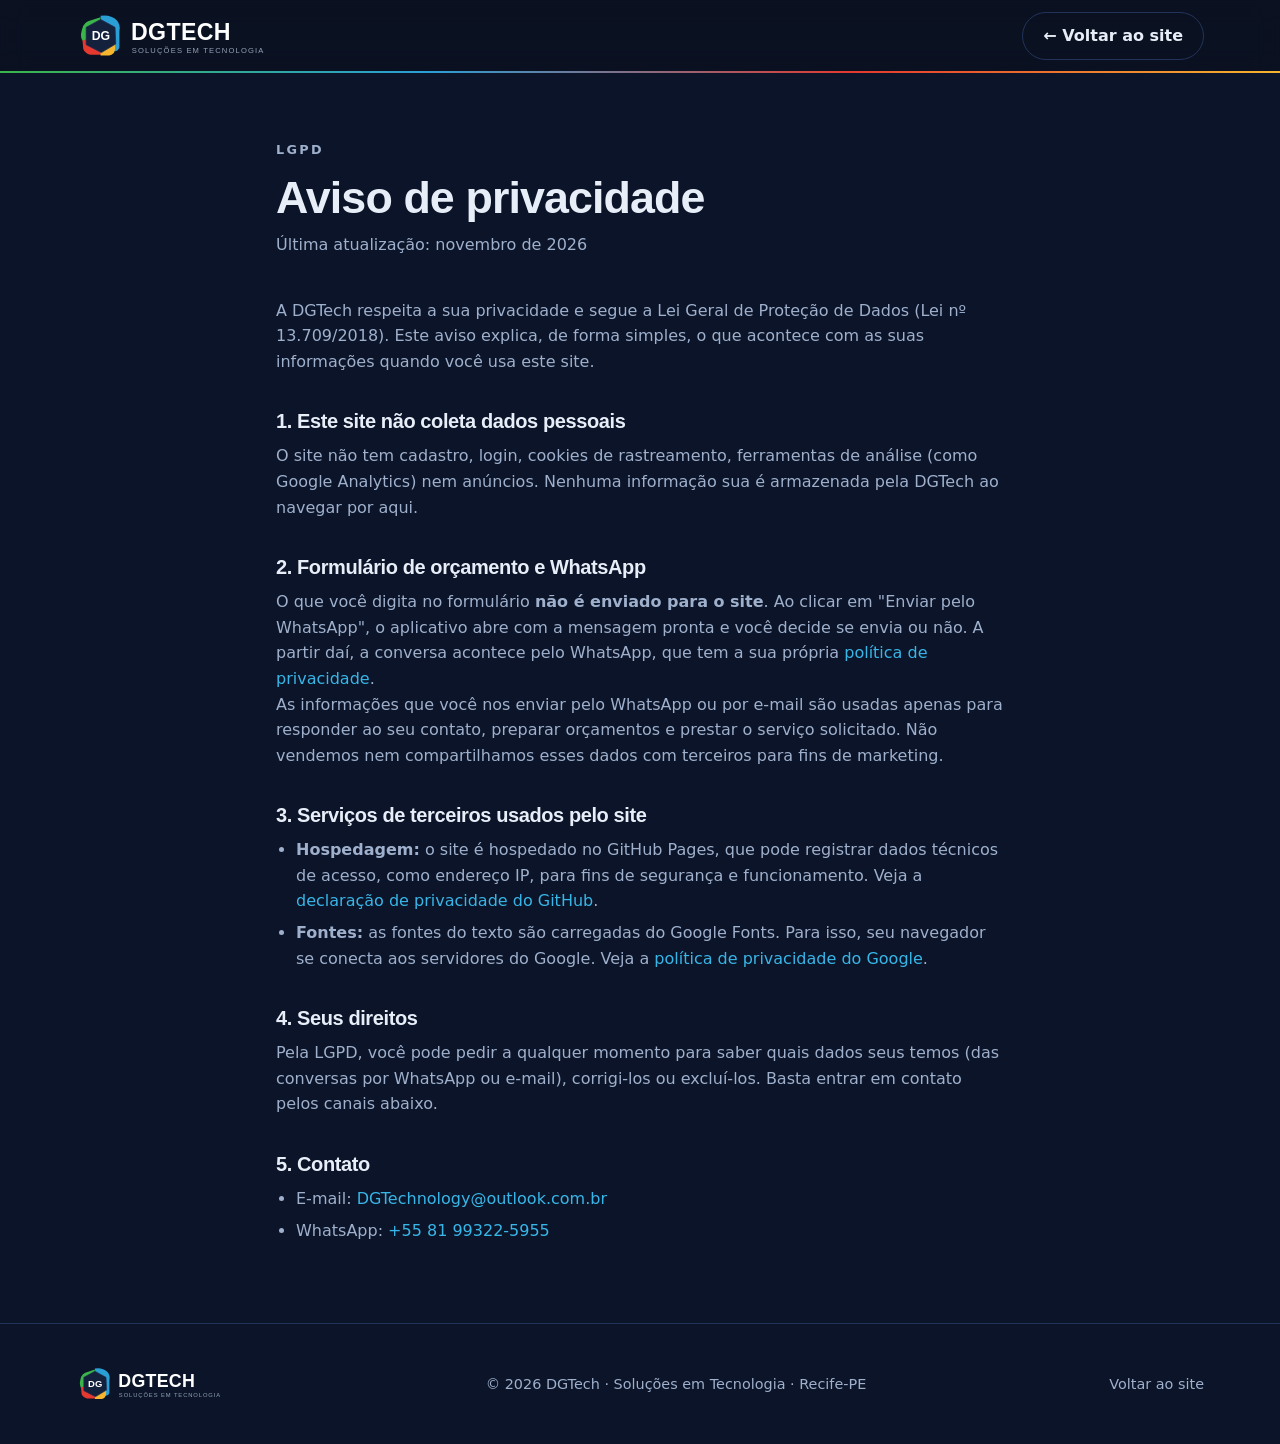
==== privacidade.html @ ac1504c0 "Segurança e privacidade: CSP, script externo e aviso LGPD Co-Authored-By: Claude Opus 5.5 <noreply@a" ====
<!doctype html>
<html lang="pt-BR">
<head>
<meta charset="utf-8">
<meta name="viewport" content="width=device-width, initial-scale=1">
<meta http-equiv="Content-Security-Policy" content="default-src 'self'; script-src 'none'; style-src 'self' 'unsafe-inline' https://fonts.googleapis.com; font-src https://fonts.gstatic.com; img-src 'self' data:; connect-src 'none'; object-src 'none'; base-uri 'self'; form-action 'none'; upgrade-insecure-requests">
<meta name="referrer" content="strict-origin-when-cross-origin">
<title>Privacidade | DGTech</title>
<meta name="description" content="Aviso de privacidade do site da DGTech, conforme a LGPD.">
<link rel="icon" href="logo-mark.svg" type="image/svg+xml">
<link rel="preconnect" href="https://fonts.googleapis.com">
<link rel="preconnect" href="https://fonts.gstatic.com" crossorigin>
<link href="https://fonts.googleapis.com/css2?family=Inter:wght@400;500;600&family=Space+Grotesk:wght@500;700&display=swap" rel="stylesheet">
<link rel="stylesheet" href="styles.css">
<style>
.policy{max-width:760px;padding-top:140px}
.policy h1{font-size:clamp(2rem,5vw,2.8rem);margin-bottom:8px}
.policy .updated{color:var(--muted);margin-bottom:40px}
.policy h2{font-size:1.25rem;margin:36px 0 10px}
.policy p,.policy li{color:var(--muted)}
.policy ul{padding-left:20px;display:grid;gap:6px}
.policy a{color:var(--cyan)}
</style>
</head>
<body>

<header id="top" class="scrolled">
  <nav class="wrap nav">
    <a href="index.html" aria-label="DGTech - início"><img src="logo-horizontal.svg" alt="DGTech"></a>
    <a class="btn btn-ghost" href="index.html" style="display:inline-flex;padding:10px 20px">← Voltar ao site</a>
  </nav>
</header>

<main class="wrap policy">
  <p class="eyebrow">LGPD</p>
  <h1>Aviso de privacidade</h1>
  <p class="updated">Última atualização: novembro de 2026</p>

  <p>A DGTech respeita a sua privacidade e segue a Lei Geral de Proteção de Dados (Lei nº 13.709/2018). Este aviso explica, de forma simples, o que acontece com as suas informações quando você usa este site.</p>

  <h2>1. Este site não coleta dados pessoais</h2>
  <p>O site não tem cadastro, login, cookies de rastreamento, ferramentas de análise (como Google Analytics) nem anúncios. Nenhuma informação sua é armazenada pela DGTech ao navegar por aqui.</p>

  <h2>2. Formulário de orçamento e WhatsApp</h2>
  <p>O que você digita no formulário <strong>não é enviado para o site</strong>. Ao clicar em "Enviar pelo WhatsApp", o aplicativo abre com a mensagem pronta e você decide se envia ou não. A partir daí, a conversa acontece pelo WhatsApp, que tem a sua própria <a href="https://www.whatsapp.com/legal/privacy-policy" target="_blank" rel="noopener noreferrer">política de privacidade</a>.</p>
  <p>As informações que você nos enviar pelo WhatsApp ou por e-mail são usadas apenas para responder ao seu contato, preparar orçamentos e prestar o serviço solicitado. Não vendemos nem compartilhamos esses dados com terceiros para fins de marketing.</p>

  <h2>3. Serviços de terceiros usados pelo site</h2>
  <ul>
    <li><strong>Hospedagem:</strong> o site é hospedado no GitHub Pages, que pode registrar dados técnicos de acesso, como endereço IP, para fins de segurança e funcionamento. Veja a <a href="https://docs.github.com/pt/site-policy/privacy-policies/github-general-privacy-statement" target="_blank" rel="noopener noreferrer">declaração de privacidade do GitHub</a>.</li>
    <li><strong>Fontes:</strong> as fontes do texto são carregadas do Google Fonts. Para isso, seu navegador se conecta aos servidores do Google. Veja a <a href="https://policies.google.com/privacy?hl=pt-BR" target="_blank" rel="noopener noreferrer">política de privacidade do Google</a>.</li>
  </ul>

  <h2>4. Seus direitos</h2>
  <p>Pela LGPD, você pode pedir a qualquer momento para saber quais dados seus temos (das conversas por WhatsApp ou e-mail), corrigi-los ou excluí-los. Basta entrar em contato pelos canais abaixo.</p>

  <h2>5. Contato</h2>
  <ul>
    <li>E-mail: <a href="mailto:DGTechnology@outlook.com.br">DGTechnology@outlook.com.br</a></li>
    <li>WhatsApp: <a href="https://wa.me/5581993225955" target="_blank" rel="noopener noreferrer">+55 81 99322-5955</a></li>
  </ul>
</main>

<footer style="margin-top:80px">
  <div class="wrap foot">
    <img src="logo-horizontal.svg" alt="DGTech">
    <span>© 2026 DGTech · Soluções em Tecnologia · Recife-PE</span>
    <a href="index.html">Voltar ao site</a>
  </div>
</footer>
</body>
</html>
---- styles.css ----
:root{
  --bg:#0b1428; --bg2:#0f1b33; --card:#14213d; --line:#22335a;
  --text:#e8eef8; --muted:#9fb0cc; --cyan:#38b6e8; --blue:#2a9fd6;
  --green:#3bb54a; --red:#e5392f; --yellow:#f5b52e;
  --grad:linear-gradient(135deg,#3bb54a,#2a9fd6);
  --brand:linear-gradient(90deg,#3bb54a,#2a9fd6,#e5392f,#f5b52e);
  --radius:16px; --max:1160px;
}
*{box-sizing:border-box;margin:0;padding:0}
html{scroll-behavior:smooth}
body{background:var(--bg);color:var(--text);font-family:Inter,system-ui,sans-serif;line-height:1.6;overflow-x:hidden}
h1,h2,h3{font-family:"Space Grotesk",Inter,sans-serif;line-height:1.15;letter-spacing:-.02em}
a{color:inherit;text-decoration:none}
img{max-width:100%;display:block}
.wrap{max-width:var(--max);margin:0 auto;padding:0 16px}
section{padding:96px 0}
.eyebrow{color:var(--cyan);font-weight:600;font-size:.8rem;letter-spacing:.18em;text-transform:uppercase;margin-bottom:12px}
.title{font-size:clamp(1.8rem,4vw,2.6rem);margin-bottom:16px}
.lead{color:var(--muted);max-width:640px;font-size:1.05rem}
.grad{background:var(--grad);-webkit-background-clip:text;background-clip:text;color:transparent}
.btn{display:inline-flex;align-items:center;gap:10px;padding:14px 24px;border-radius:999px;font-weight:600;transition:transform .2s,box-shadow .2s;border:0;cursor:pointer;font:inherit;font-weight:600}
.btn-primary{background:var(--grad);color:#fff;box-shadow:0 8px 30px -8px rgba(34,211,238,.5)}
.btn-primary:hover{transform:translateY(-2px);box-shadow:0 12px 36px -8px rgba(34,211,238,.7)}
.btn-ghost{border:1px solid var(--line);color:var(--text)}
.btn-ghost:hover{border-color:var(--cyan)}

/* Header */
header{position:fixed;inset:0 0 auto;z-index:50;transition:background .3s,border-color .3s;border-bottom:1px solid transparent}
header.scrolled{background:rgba(11,17,32,.85);backdrop-filter:blur(12px);border-color:var(--line)}
.nav{display:flex;align-items:center;justify-content:space-between;height:72px}
.nav img{height:52px;width:auto}
.nav ul{display:flex;gap:32px;list-style:none}
.nav ul a{color:var(--muted);font-weight:500;transition:color .2s}
.nav ul a:hover{color:var(--text)}
.nav .btn{padding:10px 20px}
.menu-btn{display:none;background:none;border:0;color:var(--text);cursor:pointer;padding:8px}

/* Hero */
.hero{min-height:100vh;display:flex;align-items:center;padding-top:120px;position:relative;overflow:hidden}
.hero::before{content:"";position:absolute;inset:0;background:
  radial-gradient(520px 380px at 85% 15%,rgba(42,159,214,.28),transparent 70%),
  radial-gradient(420px 340px at 8% 25%,rgba(59,181,74,.16),transparent 70%),
  radial-gradient(420px 340px at 15% 95%,rgba(229,57,47,.14),transparent 70%),
  radial-gradient(420px 340px at 75% 100%,rgba(245,181,46,.13),transparent 70%);pointer-events:none}
header::after{content:"";position:absolute;left:0;right:0;bottom:-1px;height:2px;background:var(--brand);opacity:0;transition:opacity .3s}
header.scrolled::after{opacity:1}
.grid-bg{position:absolute;inset:0;background-image:linear-gradient(var(--line) 1px,transparent 1px),linear-gradient(90deg,var(--line) 1px,transparent 1px);background-size:56px 56px;mask-image:radial-gradient(ellipse at center,#000 20%,transparent 70%);opacity:.5;pointer-events:none}
.hero-inner{position:relative;display:grid;grid-template-columns:1.2fr .8fr;gap:48px;align-items:center}
.hero h1{font-size:clamp(2.2rem,6vw,4rem);margin-bottom:24px}
.hero p{color:var(--muted);font-size:1.15rem;max-width:560px;margin-bottom:36px}
.hero-cta{display:flex;gap:16px;flex-wrap:wrap}
.hero p.join{margin:24px 0 0;padding-left:16px;border-left:3px solid var(--green);font-size:1rem;max-width:520px}
.join strong{color:var(--text)}
.badge{display:inline-flex;align-items:center;gap:8px;padding:6px 14px;border:1px solid var(--line);border-radius:999px;font-size:.85rem;color:var(--muted);margin-bottom:24px;background:rgba(15,23,42,.6)}
.dot{width:8px;height:8px;border-radius:50%;background:#22c55e;box-shadow:0 0 0 4px rgba(34,197,94,.2)}
.hero-card{background:linear-gradient(180deg,rgba(17,26,46,.9),rgba(15,23,42,.9));border:1px solid var(--line);border-radius:24px;padding:28px;box-shadow:0 30px 80px -20px rgba(0,0,0,.6)}
.term-head{display:flex;gap:6px;margin-bottom:18px}
.term-head span{width:11px;height:11px;border-radius:50%;background:#334155}
.term-head span:first-child{background:#ef4444}.term-head span:nth-child(2){background:#eab308}.term-head span:nth-child(3){background:#22c55e}
.term{font-family:ui-monospace,Consolas,monospace;font-size:.88rem;color:var(--muted)}
.term div{padding:3px 0}
.term .ok{color:#22c55e}.term .c{color:var(--cyan)}
.stats{display:grid;grid-template-columns:repeat(3,1fr);gap:12px;margin-top:22px}
.stat{background:var(--bg);border:1px solid var(--line);border-radius:12px;padding:14px;text-align:center}
.stat b{display:block;font-family:"Space Grotesk";font-size:1.6rem}
.stat small{color:var(--muted);font-size:.75rem}

/* Sobre */
#sobre{background:var(--bg2)}
.about{display:grid;grid-template-columns:1fr 1fr;gap:64px;align-items:start}
.about p{color:var(--muted);margin-bottom:16px}
.timeline{border-left:2px solid var(--line);padding-left:28px;display:grid;gap:28px}
.tl{position:relative}
.tl::before{content:"";position:absolute;left:-36px;top:6px;width:14px;height:14px;border-radius:50%;background:var(--bg2);border:3px solid var(--cyan)}
.tl h3{font-size:1.1rem;margin-bottom:4px}
.tl span{color:var(--cyan);font-size:.85rem;font-weight:600}
.tl p{color:var(--muted);font-size:.95rem;margin:4px 0 0}
.values{display:grid;grid-template-columns:repeat(3,1fr);gap:12px;margin-top:28px}
.value{border:1px solid var(--line);border-radius:12px;padding:16px;background:var(--card)}
.value b{display:block;margin-bottom:4px}
.value small{color:var(--muted)}

/* Serviços */
.services-head{display:flex;justify-content:space-between;align-items:end;gap:24px;flex-wrap:wrap;margin-bottom:48px}
.filters{display:flex;gap:8px;flex-wrap:wrap}
.filters button{background:var(--card);border:1px solid var(--line);color:var(--muted);padding:8px 16px;border-radius:999px;cursor:pointer;font:inherit;font-size:.9rem;transition:.2s}
.filters button.active,.filters button:hover{color:#fff;border-color:var(--cyan)}
.filters button.active{background:rgba(34,211,238,.12)}
.services{display:grid;grid-template-columns:repeat(3,1fr);gap:20px}
.svc{background:var(--card);border:1px solid var(--line);border-radius:var(--radius);padding:28px;transition:transform .25s,border-color .25s;display:flex;flex-direction:column}
.svc:hover{transform:translateY(-4px);border-color:rgba(34,211,238,.5)}
.svc.hide{display:none}
.icon{width:48px;height:48px;border-radius:12px;display:grid;place-items:center;background:rgba(34,211,238,.1);color:var(--cyan);margin-bottom:20px}
.icon svg{width:24px;height:24px}
.svc h3{font-size:1.2rem;margin-bottom:8px}
.svc p{color:var(--muted);font-size:.95rem;margin-bottom:16px}
.svc ul{list-style:none;color:var(--muted);font-size:.9rem;display:grid;gap:6px;margin-bottom:20px}
.svc li::before{content:"→ ";color:var(--cyan)}
.svc .tag{margin-top:auto;font-size:.75rem;color:var(--cyan);text-transform:uppercase;letter-spacing:.1em;font-weight:600}

/* Saúde destaque */
.health{background:var(--grad);border-radius:24px;padding:56px;display:grid;grid-template-columns:1.3fr 1fr;gap:40px;align-items:center;color:#fff;margin-top:64px;position:relative;overflow:hidden}
.health h2{font-size:clamp(1.6rem,3vw,2.2rem);margin-bottom:12px}
.health p{opacity:.9}
.health ul{list-style:none;display:grid;gap:10px}
.health li{background:rgba(255,255,255,.14);padding:12px 16px;border-radius:12px;font-weight:500}

/* Portfólio */
#portfolio{background:var(--bg2)}
.clients{display:grid;grid-template-columns:repeat(4,1fr);gap:20px;margin-top:48px}
.client{background:var(--card);border:1px solid var(--line);border-radius:var(--radius);padding:28px;display:flex;flex-direction:column;gap:10px}
.client .mono{width:52px;height:52px;border-radius:14px;background:var(--bg);border:1px solid var(--line);display:grid;place-items:center;font-family:"Space Grotesk";font-weight:700;color:var(--cyan)}
.client h3{font-size:1.1rem}
.client p{color:var(--muted);font-size:.9rem}
.client .chips{display:flex;gap:6px;flex-wrap:wrap;margin-top:auto;padding-top:8px}
.chip{font-size:.72rem;padding:4px 10px;border-radius:999px;background:rgba(37,99,235,.15);color:#93c5fd}

/* Como funciona */
.modes{display:grid;grid-template-columns:1fr 1fr;gap:20px;margin-top:40px}
.mode{background:var(--card);border:1px solid var(--line);border-radius:var(--radius);padding:28px;display:flex;flex-direction:column;align-items:flex-start}
.mode h3{font-size:1.25rem;margin-bottom:8px}
.mode p{color:var(--muted)}
@media (max-width:760px){.modes{grid-template-columns:1fr}}
.steps{display:grid;grid-template-columns:repeat(4,1fr);gap:20px;margin-top:48px;counter-reset:s}
.step{padding:28px;border:1px solid var(--line);border-radius:var(--radius);position:relative}
.step::before{counter-increment:s;content:"0" counter(s);font-family:"Space Grotesk";font-size:2.4rem;font-weight:700;display:block;margin-bottom:12px;background:var(--grad);-webkit-background-clip:text;background-clip:text;color:transparent}
.step h3{font-size:1.1rem;margin-bottom:6px}
.step p{color:var(--muted);font-size:.92rem}

/* Contato */
#contato{background:var(--bg2)}
.contact{display:grid;grid-template-columns:1fr 1.1fr;gap:48px}
.channels{display:grid;gap:16px;margin-top:32px}
.channel{display:flex;gap:16px;align-items:center;padding:20px;border:1px solid var(--line);border-radius:var(--radius);background:var(--card);transition:border-color .2s}
.channel:hover{border-color:var(--cyan)}
.channel small{color:var(--muted);display:block}
.channel b{word-break:break-all}
form{background:var(--card);border:1px solid var(--line);border-radius:24px;padding:32px;display:grid;gap:16px}
.row{display:grid;grid-template-columns:1fr 1fr;gap:16px}
label{font-size:.85rem;color:var(--muted);display:grid;gap:6px}
input,select,textarea{background:var(--bg);border:1px solid var(--line);color:var(--text);border-radius:10px;padding:12px 14px;font:inherit;width:100%}
input:focus,select:focus,textarea:focus{outline:none;border-color:var(--cyan)}
textarea{min-height:120px;resize:vertical}
form small{color:var(--muted);font-size:.8rem}

/* Footer */
footer{border-top:1px solid var(--line);padding:40px 0;color:var(--muted);font-size:.9rem}
.foot{display:flex;justify-content:space-between;align-items:center;gap:24px;flex-wrap:wrap}
.foot img{height:40px}

.wa-float{position:fixed;right:20px;bottom:20px;width:60px;height:60px;border-radius:50%;background:#25d366;display:grid;place-items:center;box-shadow:0 10px 30px -5px rgba(37,211,102,.6);z-index:60;transition:transform .2s}
.wa-float:hover{transform:scale(1.08)}
.wa-float svg{width:32px;height:32px;fill:#fff}

.reveal{opacity:0;transform:translateY(24px);transition:opacity .7s,transform .7s}
.reveal.in{opacity:1;transform:none}
@media (prefers-reduced-motion:reduce){.reveal{opacity:1;transform:none;transition:none}html{scroll-behavior:auto}}

@media (max-width:960px){
  .hero-inner,.about,.contact,.health{grid-template-columns:1fr}
  .services,.clients{grid-template-columns:repeat(2,1fr)}
  .steps{grid-template-columns:repeat(2,1fr)}
  .health{padding:36px}
}
@media (max-width:760px){
  section{padding:72px 0}
  .nav ul,.nav .btn{display:none}
  .menu-btn{display:block}
  .nav.open ul{display:flex;flex-direction:column;position:absolute;top:72px;left:0;right:0;background:var(--bg2);padding:24px 16px;gap:20px;border-bottom:1px solid var(--line)}
  .services,.clients,.steps,.values,.row{grid-template-columns:1fr}
  .hero-card{display:none}
  form{padding:22px}
}

/* Fundador */
.avatar{width:120px;height:120px;border-radius:50%;padding:4px;background:conic-gradient(var(--green),var(--blue),var(--red),var(--yellow),var(--green));flex-shrink:0}
.avatar span,.avatar img{width:100%;height:100%;border-radius:50%;background:var(--card);display:grid;place-items:center;font-family:"Space Grotesk";font-weight:700;font-size:2.4rem;color:#fff;object-fit:cover}
.founder-card{display:flex;gap:32px;align-items:center;background:var(--card);border:1px solid var(--line);border-radius:24px;padding:32px;margin-top:64px}
.founder-card h3{font-size:1.4rem}
.founder-card .role{color:var(--cyan);font-weight:600;font-size:.95rem;margin-bottom:10px}
.founder-card p{color:var(--muted);margin-bottom:16px}
.founder-hero{padding:150px 0 72px;position:relative;overflow:hidden}
.founder-hero .wrap{display:flex;gap:40px;align-items:center;position:relative}
.founder-hero .avatar{width:180px;height:180px}
.founder-hero .avatar span{font-size:3.6rem}
.founder-hero h1{font-size:clamp(2.2rem,5vw,3.4rem);margin-bottom:8px}
.founder-hero .role{color:var(--cyan);font-weight:600;font-size:1.1rem;margin-bottom:16px}
.founder-hero p{color:var(--muted);max-width:640px;font-size:1.05rem}
.skills{display:grid;grid-template-columns:repeat(3,1fr);gap:20px;margin-top:40px}
.skill{background:var(--card);border:1px solid var(--line);border-radius:var(--radius);padding:24px}
.skill h3{font-size:1.1rem;margin-bottom:10px}
.skill .chips{display:flex;gap:6px;flex-wrap:wrap}
.edu{display:grid;grid-template-columns:repeat(2,1fr);gap:20px;margin-top:40px}
.edu-item{border:1px solid var(--line);border-radius:var(--radius);padding:24px;background:var(--card)}
.edu-item small{color:var(--cyan);font-weight:600;text-transform:uppercase;letter-spacing:.1em;font-size:.75rem}
.edu-item h3{font-size:1.1rem;margin:6px 0 4px}
.edu-item p{color:var(--muted);font-size:.95rem}
.tl ul{list-style:none;color:var(--muted);font-size:.92rem;margin-top:8px;display:grid;gap:4px}
.tl li::before{content:"→ ";color:var(--cyan)}
.cta-band{text-align:center;background:var(--card);border:1px solid var(--line);border-radius:24px;padding:56px 24px;position:relative;overflow:hidden}
.cta-band::before{content:"";position:absolute;inset:0 0 auto;height:4px;background:var(--brand)}
.cta-band p{color:var(--muted);max-width:560px;margin:0 auto 28px}
@media (max-width:760px){
  .founder-card{flex-direction:column;align-items:flex-start;padding:24px}
}
.client .kind{color:var(--cyan);font-size:.72rem;font-weight:600;letter-spacing:.12em;text-transform:uppercase;margin-bottom:-6px}
#portfolio .group{font-size:1.1rem;color:var(--muted);font-weight:500;margin:48px 0 -28px}
.clients.three{grid-template-columns:repeat(3,1fr)}
.clients.two{grid-template-columns:repeat(2,1fr)}
.mono img{width:100%;height:100%;object-fit:contain;padding:6px;background:#fff;border-radius:13px}
@media (max-width:960px){.clients.three,.clients.two{grid-template-columns:repeat(2,1fr)}}
@media (max-width:760px){.clients.three,.clients.two{grid-template-columns:1fr}}
.logo-box{height:110px;background:#fff;border-radius:12px;display:grid;place-items:center;padding:8px;margin-bottom:6px}
.logo-box img{max-height:94px;max-width:100%;object-fit:contain}
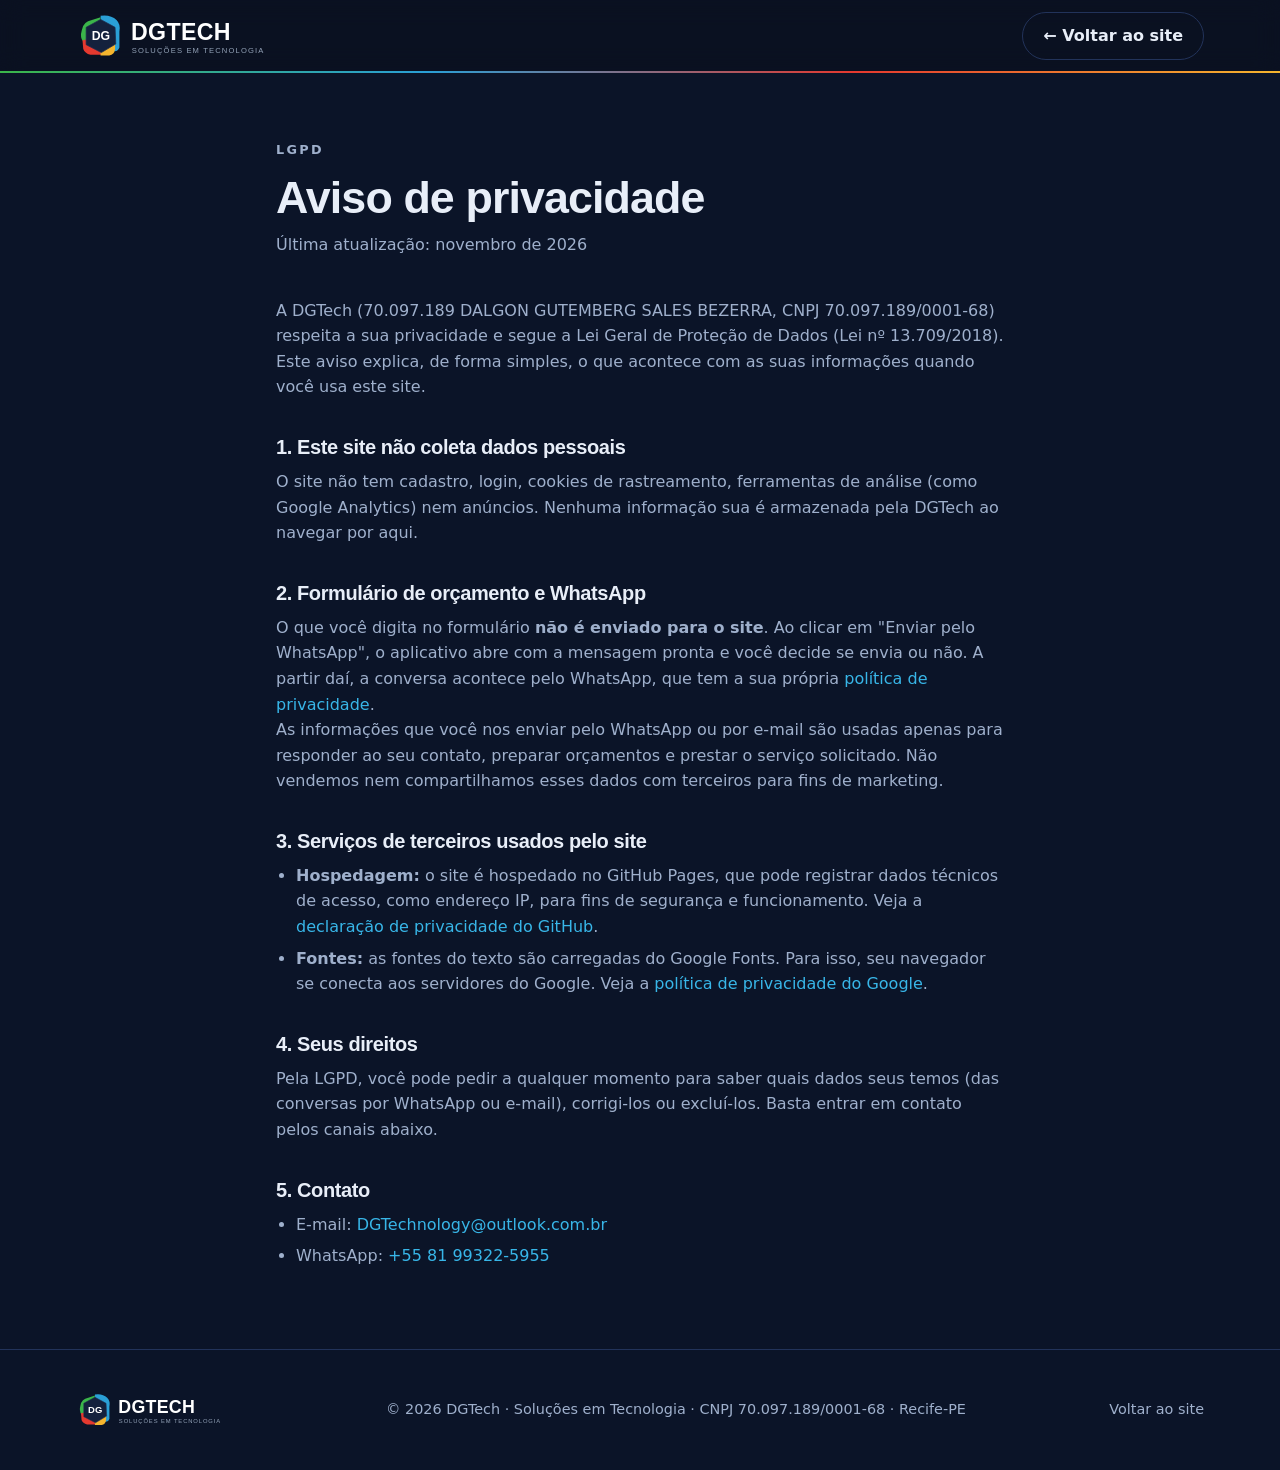
==== commit fa68b41c: "Incluir CNPJ no rodapé do site e no aviso de privacidade Co-Authored-By: Claude Opus 5.5 <noreply@an" ====
--- a/privacidade.html
+++ b/privacidade.html
@@ -36,7 +36,7 @@
   <h1>Aviso de privacidade</h1>
   <p class="updated">Última atualização: novembro de 2026</p>
 
-  <p>A DGTech respeita a sua privacidade e segue a Lei Geral de Proteção de Dados (Lei nº 13.709/2018). Este aviso explica, de forma simples, o que acontece com as suas informações quando você usa este site.</p>
+  <p>A DGTech (70.097.189 DALGON GUTEMBERG SALES BEZERRA, CNPJ 70.097.189/0001-68) respeita a sua privacidade e segue a Lei Geral de Proteção de Dados (Lei nº 13.709/2018). Este aviso explica, de forma simples, o que acontece com as suas informações quando você usa este site.</p>
 
   <h2>1. Este site não coleta dados pessoais</h2>
   <p>O site não tem cadastro, login, cookies de rastreamento, ferramentas de análise (como Google Analytics) nem anúncios. Nenhuma informação sua é armazenada pela DGTech ao navegar por aqui.</p>
@@ -64,7 +64,7 @@
 <footer style="margin-top:80px">
   <div class="wrap foot">
     <img src="logo-horizontal.svg" alt="DGTech">
-    <span>© 2026 DGTech · Soluções em Tecnologia · Recife-PE</span>
+    <span>© 2026 DGTech · Soluções em Tecnologia · CNPJ 70.097.189/0001-68 · Recife-PE</span>
     <a href="index.html">Voltar ao site</a>
   </div>
 </footer>
